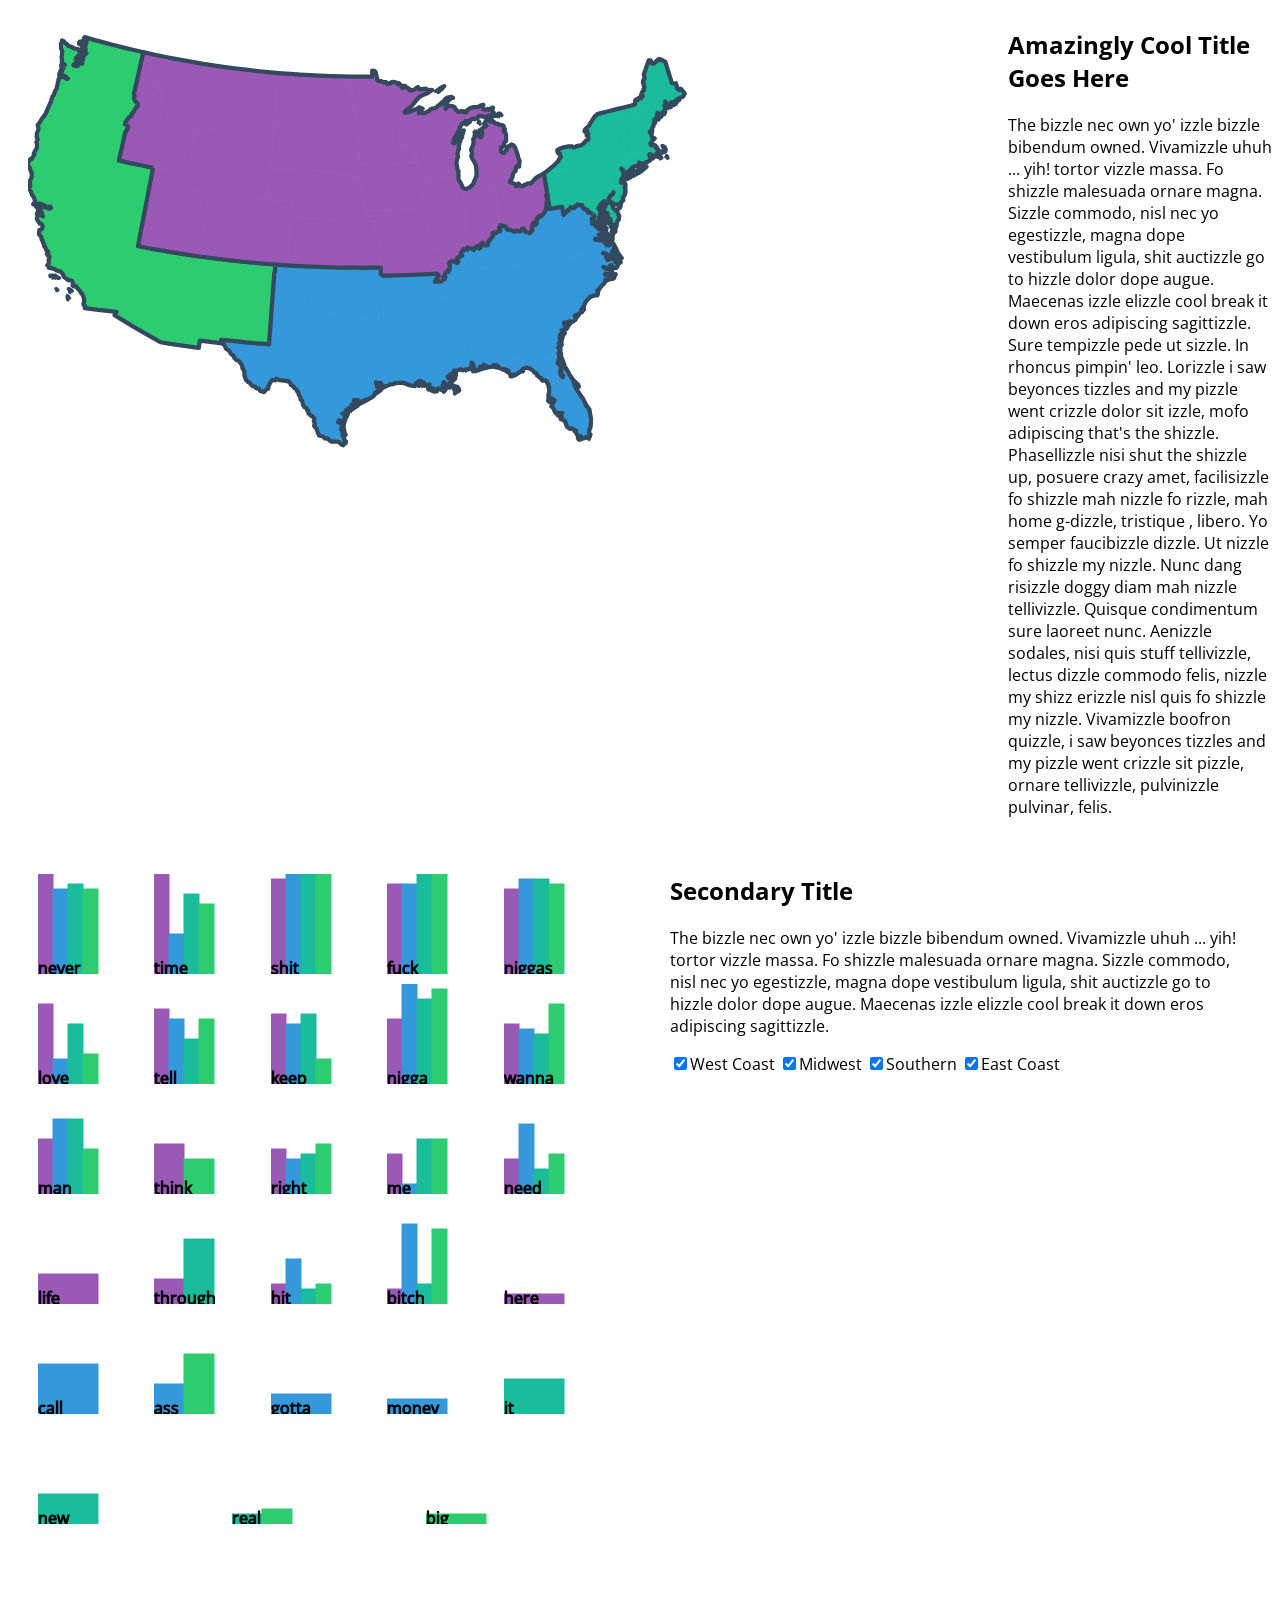
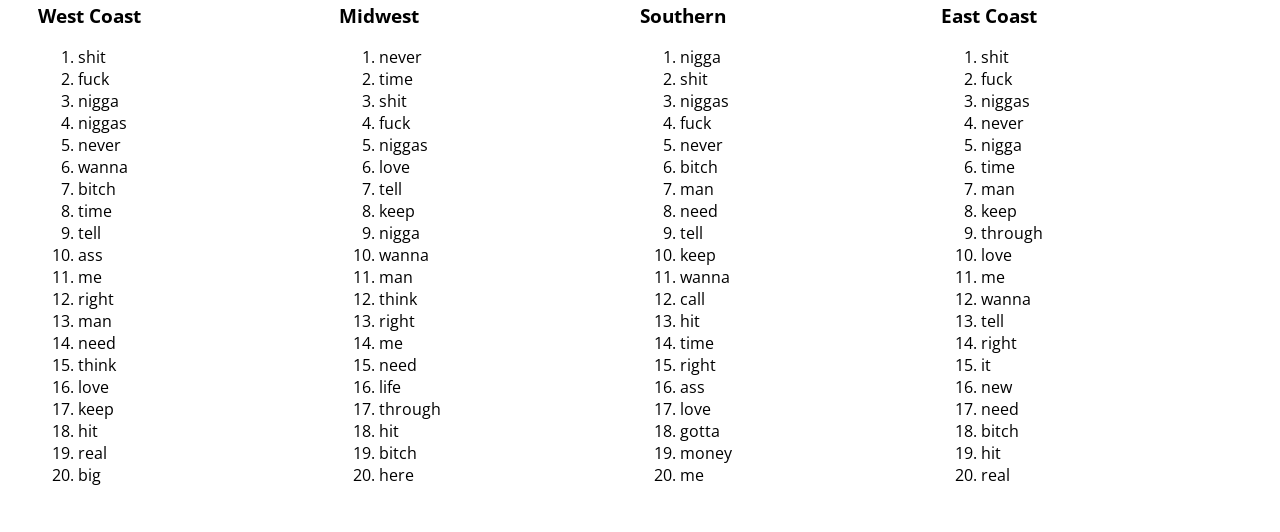
==== web/index.html @ dbf76d07 "groundwork for outputting freq appears groundwork for outputting freq appears" ====
<!doctype html>

<html>
<head>
<link href='http://fonts.googleapis.com/css?family=Open+Sans' rel='stylesheet' type='text/css'>
<link href='style.css' rel='stylesheet' type='text/css'>
<title>Hip Hop</title>

</head>
<body>
    <div id="container">
	    <div id="mapAndBlurb">
	        <div id="map"></div>
	        <div id="blurb">
	            <h2>Amazingly Cool Title Goes Here</h2>
	            <p>
	            The bizzle nec own yo' izzle bizzle bibendum owned. Vivamizzle uhuh ... yih! tortor vizzle massa. Fo shizzle malesuada ornare magna. Sizzle commodo, nisl nec yo egestizzle, magna dope vestibulum ligula, shit auctizzle go to hizzle dolor dope augue. Maecenas izzle elizzle cool break it down eros adipiscing sagittizzle. Sure tempizzle pede ut sizzle. In rhoncus pimpin' leo. Lorizzle i saw beyonces tizzles and my pizzle went crizzle dolor sit izzle, mofo adipiscing that's the shizzle. Phasellizzle nisi shut the shizzle up, posuere crazy amet, facilisizzle fo shizzle mah nizzle fo rizzle, mah home g-dizzle, tristique , libero. Yo semper faucibizzle dizzle. Ut nizzle fo shizzle my nizzle. Nunc dang risizzle doggy diam mah nizzle tellivizzle. Quisque condimentum sure laoreet nunc. Aenizzle sodales, nisi quis stuff tellivizzle, lectus dizzle commodo felis, nizzle my shizz erizzle nisl quis fo shizzle my nizzle. Vivamizzle boofron quizzle, i saw beyonces tizzles and my pizzle went crizzle sit pizzle, ornare tellivizzle, pulvinizzle pulvinar, felis.
	            </p>
	        </div>
	    </div>
	    <div id="barsSection">
	       <div id="wordBars"></div>
	       <div id="barsBlurb">
	       <h2>Secondary Title</h2>
	       	<p>
	       	The bizzle nec own yo' izzle bizzle bibendum owned. Vivamizzle uhuh ... yih! tortor vizzle massa. Fo shizzle malesuada ornare magna. Sizzle commodo, nisl nec yo egestizzle, magna dope vestibulum ligula, shit auctizzle go to hizzle dolor dope augue. Maecenas izzle elizzle cool break it down eros adipiscing sagittizzle. 
	       	</p>
	       	<div id="regionChecks">
	       	   <input name="westCoastCheck" id="westCoastCheck" type="checkbox" checked="yes">West Coast
               <input name="midewestCheck" id="midwestCheck" type="checkbox" checked="yes">Midwest
               <input name="southernCheck" id="southernCheck" type="checkbox" checked="yes">Southern
               <input name="eastCoastCheck" id="eastCoastCheck" type="checkbox" checked="yes">East Coast
           </div>
           <div id="frequentAppears">
              <p id="westCoastFreq"></p>
              <p id="midwestFreq"></p>
              <p id="southernFreq"></p>
              <p id="eastCoastFreq"></p>
           </div>
	       </div>
	    </div>
	    <div id="top20Lists">
	        <div class="wordList">
	            <h3>West Coast</h3>
	            <ol id="westCoastTop20"></ol>
	         </div>
	        <div class="wordList">
	            <h3>Midwest</h3>
	            <ol id="midwestTop20"></ol>
	        </div>
	        <div class="wordList">
	            <h3>Southern</h3>
	            <ol id="southernTop20"></ol>
	        </div>
	        <div class="wordList">
	            <h3>East Coast</h3>
	            <ol id="eastCoastTop20"></ol>
	        </div>
	    </div>

	</div>
<script type="text/javascript" src="js/require_config.DEBUG.js"></script>
<script type="text/javascript" src="lib/require.js" data-main="visualize.js"></script>
</body>
</html>
---- web/style.css ----
.states {
  fill: none;
  /*stroke: #ecf0f1;*/
  stroke:#34495e;
  stroke-linejoin: round;
  stroke-width:5;
}

.east-coast{
	fill:#1abc9c;
	stroke: #1abc9c;
}
.west-coast{
	fill:#2ecc71;
	stroke: #2ecc71;
}
.southern{
	fill:#3498db;
	stroke: #3498db;
}
.midwest{
	fill:#9b59b6;
	stroke: #9b59b6;
}
.hidden{
	fill: transparent;
}

#container{
	font-family: 'Open Sans', sans-serif;
}

#mapAndBlurb{
	display:flex;
    flex-wrap:wrap;
}
#mapAndBlurb > div{
	flex: 1 0 20px;
}
#map{
	padding:10px;
    margin:10px;
}
#barsBlurb{
	padding:10px;
    margin:10px;
}

#top20Lists{
    display:flex;
    flex-wrap:wrap;
    margin: 30px;
}
#barsSection{
	display:flex;
    flex-wrap:wrap;
}
#barsSection > div{
	flex: 1 0 20px;
}
#wordBars{
	display:flex;
	flex-wrap:wrap;
	margin: 30px;
	width: 900px;
}
.bars{
	flex: 1 0 100px;
	padding-top: 10px;
}
.wordList{
	flex: 1 0 200px;
}
.wordList li{
	width:50px;
}
.wordHover{
   font-weight:900;
   font-size:140%;
}
.wordFade{
	opacity:0.2;
}
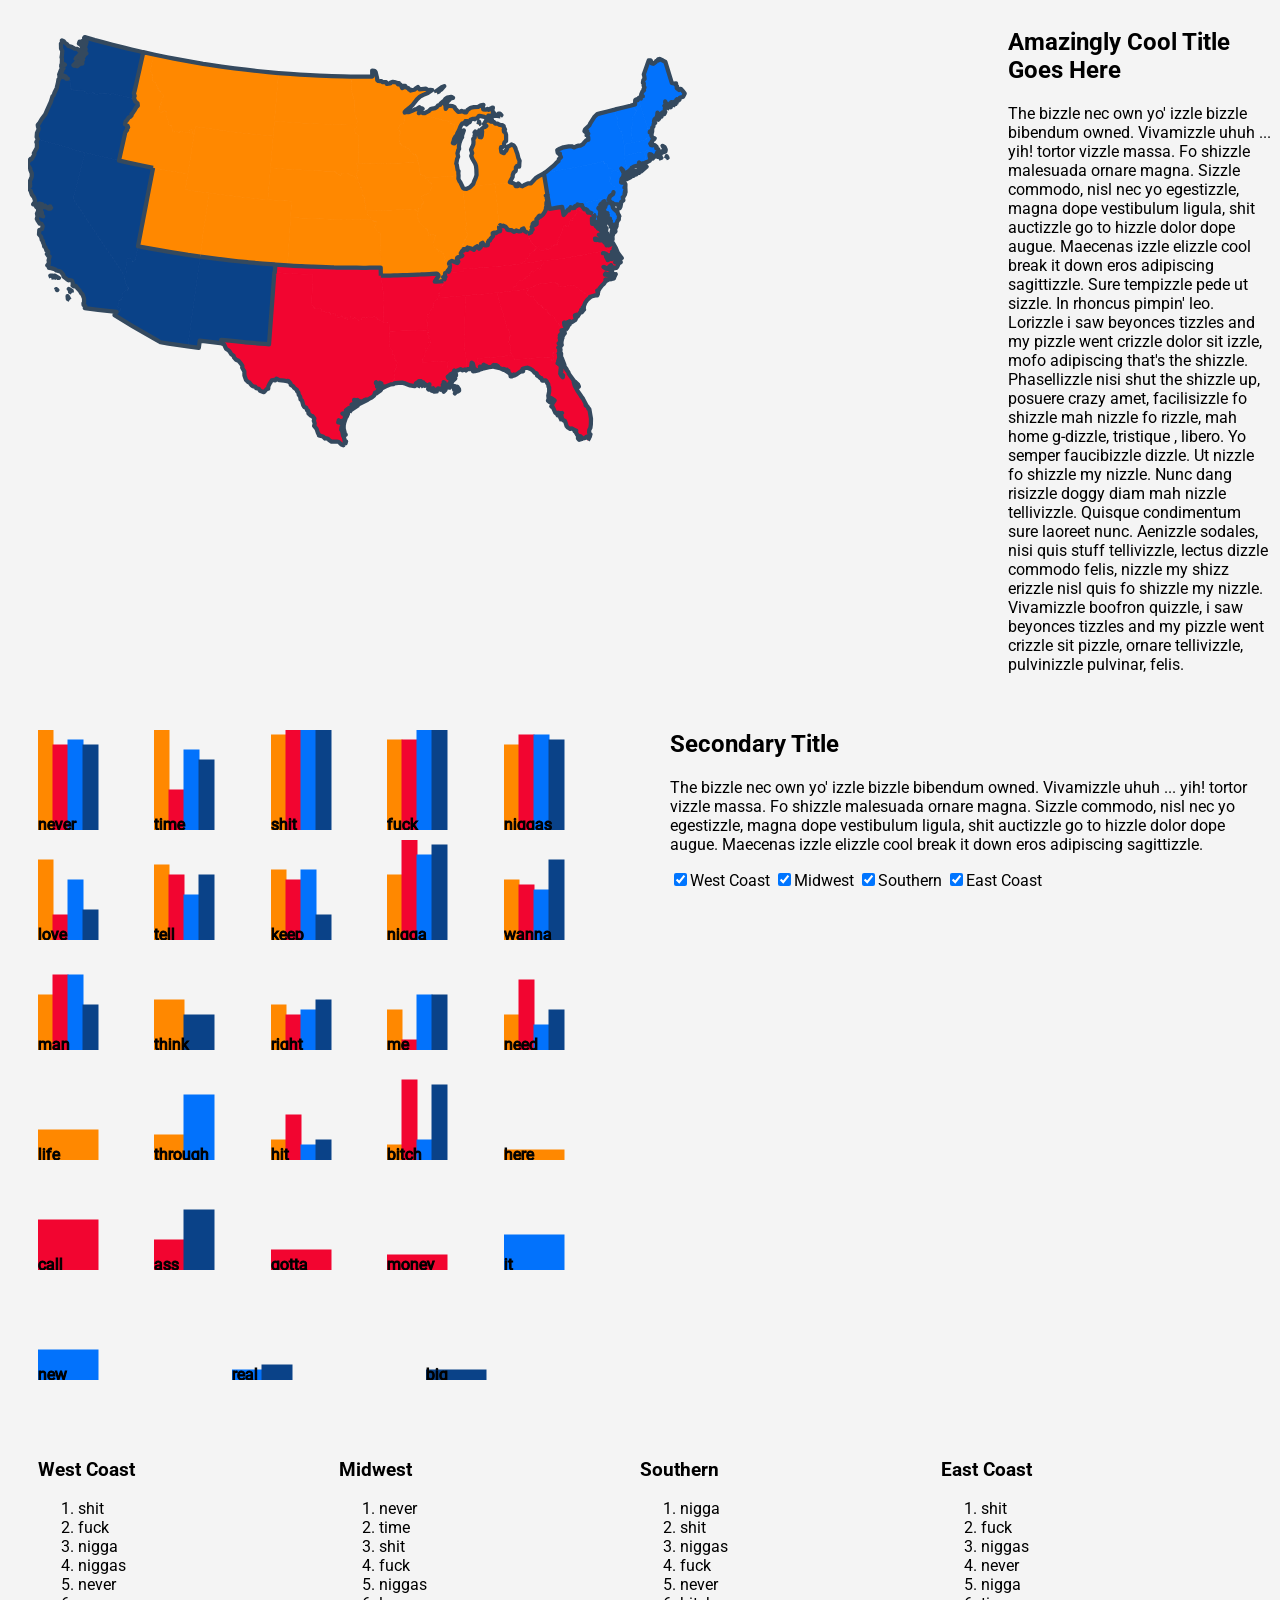
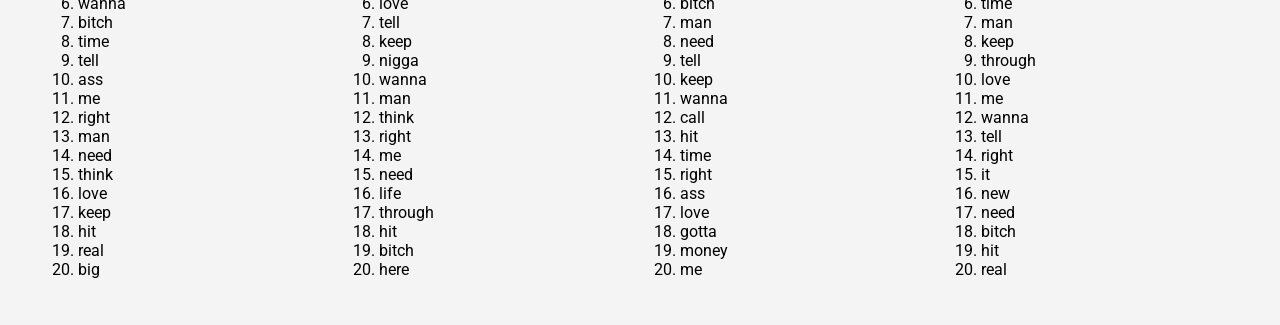
==== commit 12e4b11e: "Fonts" ====
--- a/web/index.html
+++ b/web/index.html
@@ -2,7 +2,7 @@
 
 <html>
 <head>
-<link href='http://fonts.googleapis.com/css?family=Open+Sans' rel='stylesheet' type='text/css'>
+<link href='http://fonts.googleapis.com/css?family=Roboto' rel='stylesheet' type='text/css'>
 <link href='style.css' rel='stylesheet' type='text/css'>
 <title>Hip Hop</title>
 
@@ -25,17 +25,17 @@
 	       	<p>
 	       	The bizzle nec own yo' izzle bizzle bibendum owned. Vivamizzle uhuh ... yih! tortor vizzle massa. Fo shizzle malesuada ornare magna. Sizzle commodo, nisl nec yo egestizzle, magna dope vestibulum ligula, shit auctizzle go to hizzle dolor dope augue. Maecenas izzle elizzle cool break it down eros adipiscing sagittizzle. 
 	       	</p>
-	       	<div id="regionChecks">
-	       	   <input name="westCoastCheck" id="westCoastCheck" type="checkbox" checked="yes">West Coast
-               <input name="midewestCheck" id="midwestCheck" type="checkbox" checked="yes">Midwest
-               <input name="southernCheck" id="southernCheck" type="checkbox" checked="yes">Southern
-               <input name="eastCoastCheck" id="eastCoastCheck" type="checkbox" checked="yes">East Coast
-           </div>
            <div id="frequentAppears">
               <p id="westCoastFreq"></p>
               <p id="midwestFreq"></p>
               <p id="southernFreq"></p>
               <p id="eastCoastFreq"></p>
+           </div>
+           <div id="regionChecks">
+	       	   <input name="westCoastCheck" id="westCoastCheck" type="checkbox" checked="yes">West Coast
+               <input name="midewestCheck" id="midwestCheck" type="checkbox" checked="yes">Midwest
+               <input name="southernCheck" id="southernCheck" type="checkbox" checked="yes">Southern
+               <input name="eastCoastCheck" id="eastCoastCheck" type="checkbox" checked="yes">East Coast
            </div>
 	       </div>
 	    </div>
--- a/web/style.css
+++ b/web/style.css
@@ -1,3 +1,8 @@
+body
+{
+background-color:#F4F4F4;
+}
+
 .states {
   fill: none;
   /*stroke: #ecf0f1;*/
@@ -7,27 +12,31 @@
 }
 
 .east-coast{
-	fill:#1abc9c;
-	stroke: #1abc9c;
+	fill:#0272FC;
+	stroke: #0272FC;
+	color: #0272FC;
 }
 .west-coast{
-	fill:#2ecc71;
-	stroke: #2ecc71;
+	fill: #0A4288;
+	stroke: #0A4288;
+	color: #0A4288;
 }
 .southern{
-	fill:#3498db;
-	stroke: #3498db;
+	fill: #F20530;
+	stroke: #F20530;
+	color: #F20530;
 }
 .midwest{
-	fill:#9b59b6;
-	stroke: #9b59b6;
+	fill: #FF8800;
+	stroke: #FF8800;
+	color: #FF8800;
 }
 .hidden{
 	fill: transparent;
 }
 
 #container{
-	font-family: 'Open Sans', sans-serif;
+	font-family: 'Roboto', sans-serif;
 }
 
 #mapAndBlurb{
@@ -80,4 +89,4 @@
 }
 .wordFade{
 	opacity:0.2;
-}+}
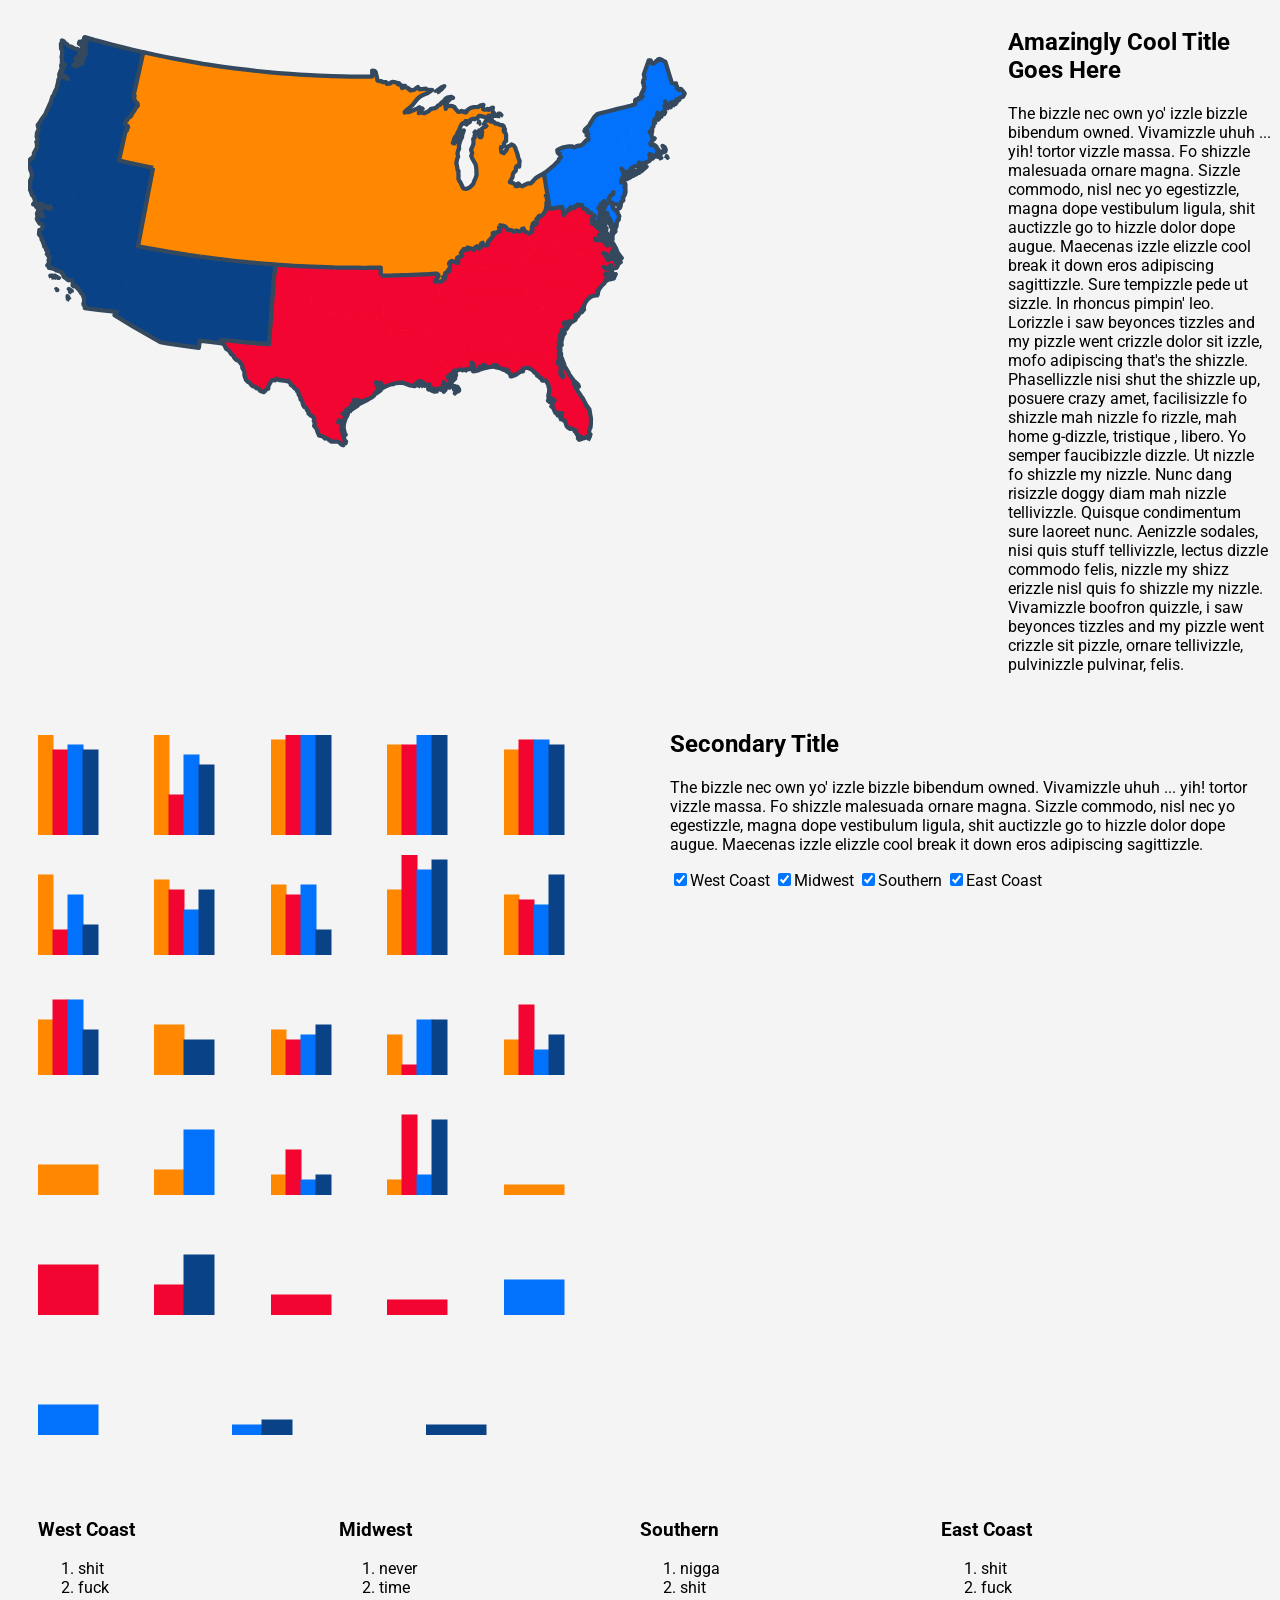
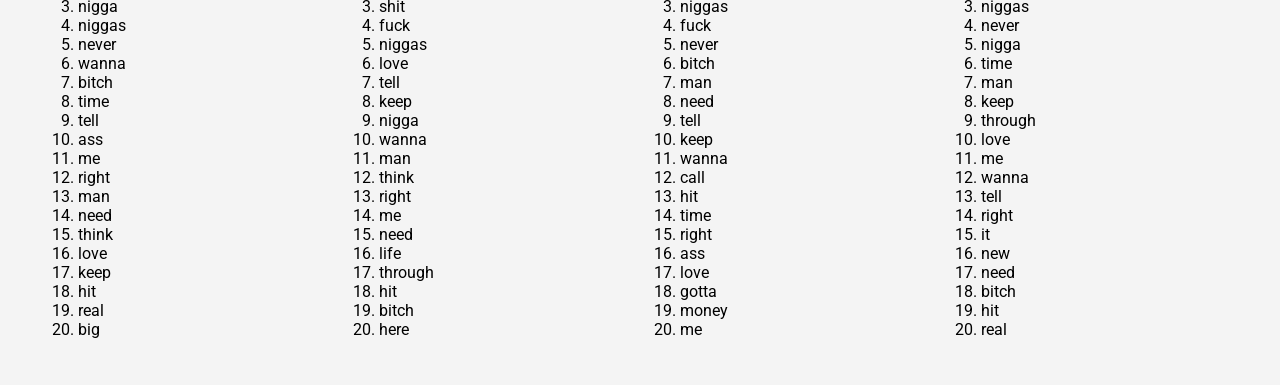
==== commit 3384c9f1: "Tooltip and text alignment Tooltip and text alignment" ====
--- a/web/index.html
+++ b/web/index.html
@@ -58,7 +58,15 @@
 	        </div>
 	    </div>
 
+	    <div id="tooltip" style="display: none;">
+	    <p id="region"></p>
+	     <p id="numSongs"></p>
+         <p id="numArtists"></p>
+         <p id="artistSample"></p>
+   </div>
+
 	</div>
+	 
 <script type="text/javascript" src="js/require_config.DEBUG.js"></script>
 <script type="text/javascript" src="lib/require.js" data-main="visualize.js"></script>
 </body>
--- a/web/style.css
+++ b/web/style.css
@@ -75,7 +75,8 @@
 }
 .bars{
 	flex: 1 0 100px;
-	padding-top: 10px;
+	padding-top: 15px;
+	padding-bottom: 5px;
 }
 .wordList{
 	flex: 1 0 200px;
@@ -90,3 +91,14 @@
 .wordFade{
 	opacity:0.2;
 }
+
+#tooltip{
+	position: absolute;
+    border: 1px solid black;
+    border-radius:5px;
+    background: #fff;
+	opacity: .8;
+	padding: 5px 10px;
+	z-index: 10;
+}
+
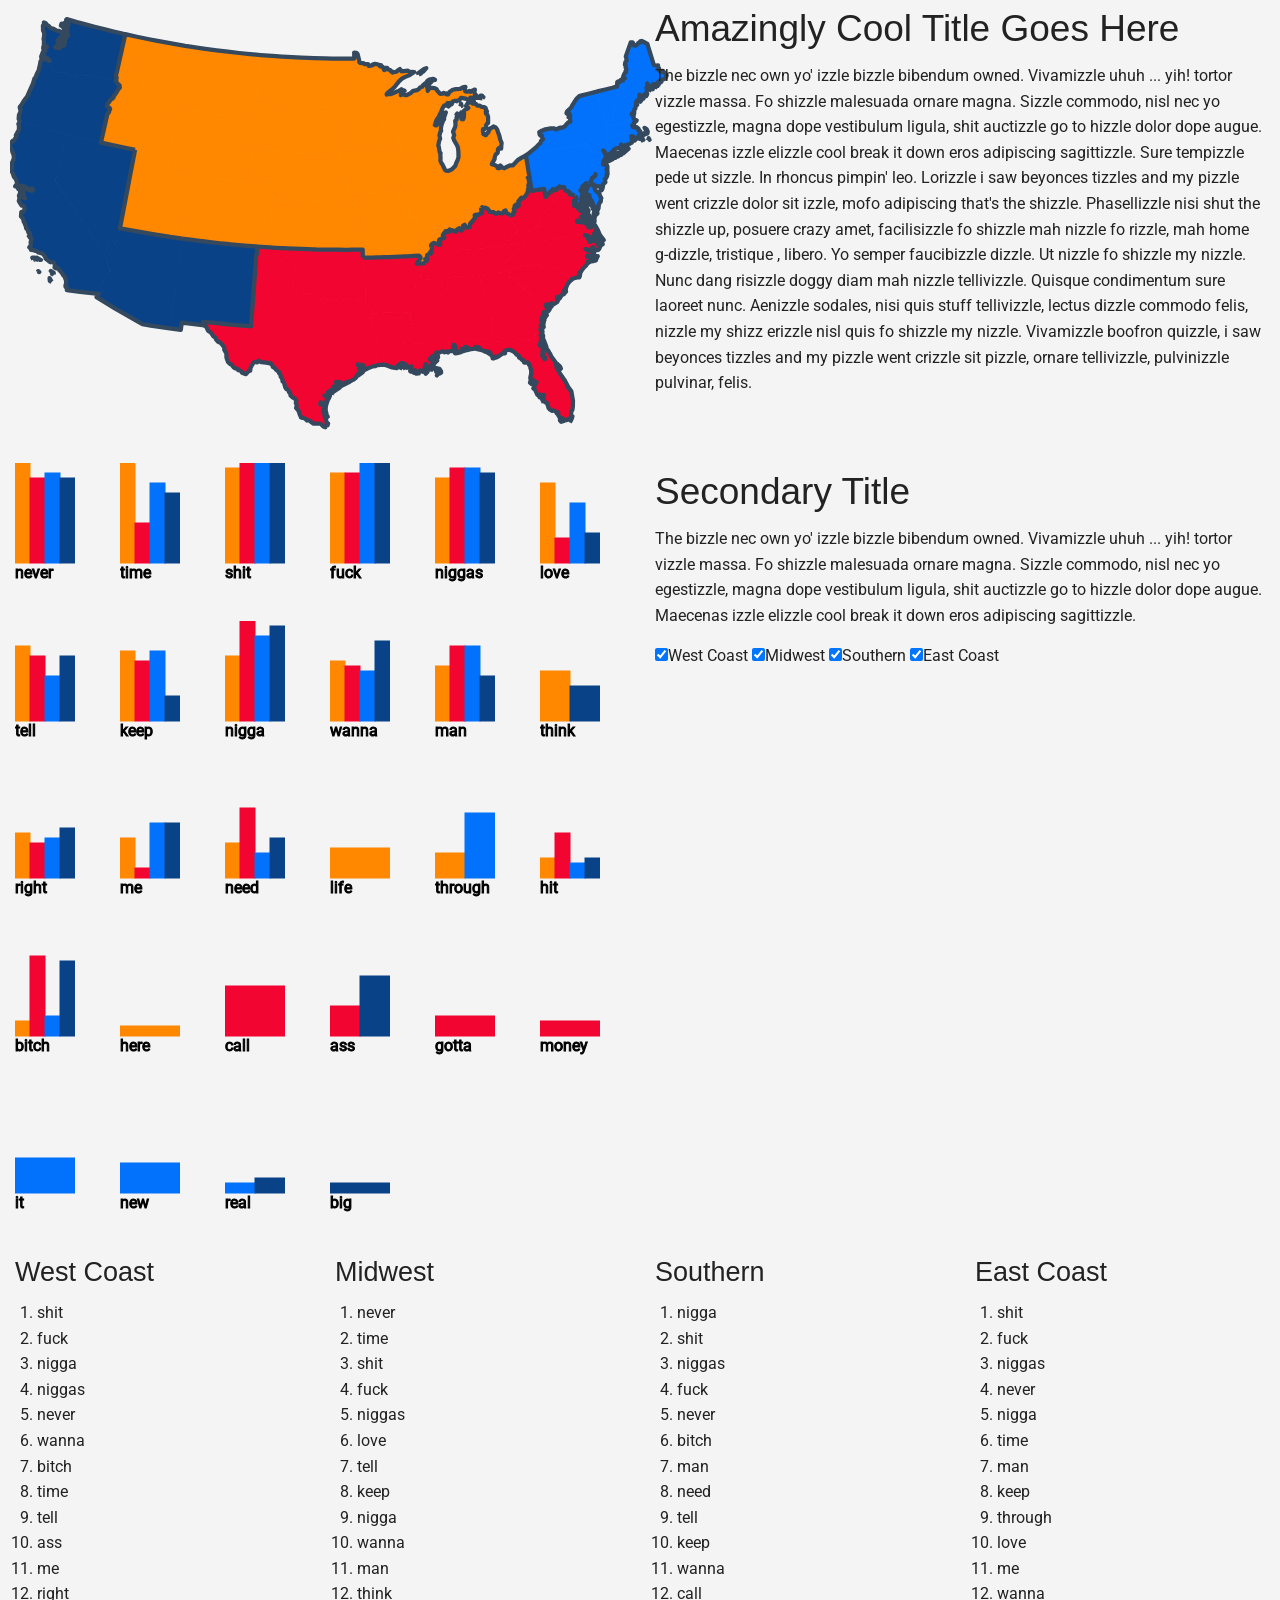
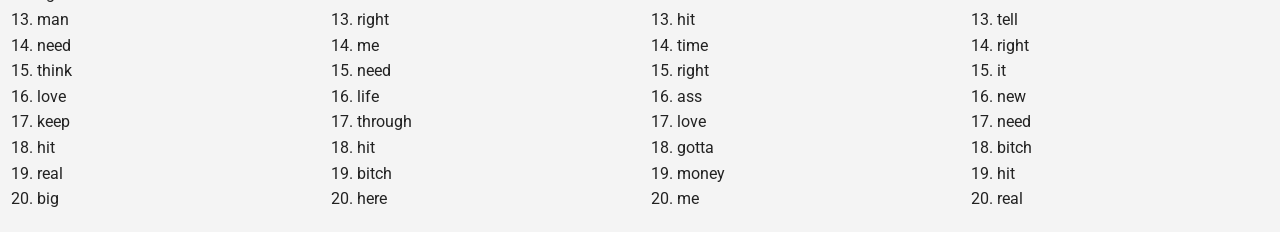
==== commit 1b1c59f5: "foundation + refactoring for crossbrower used foundation and some refactoring to get better cross br" ====
--- a/web/index.html
+++ b/web/index.html
@@ -1,26 +1,37 @@
 <!doctype html>
 
 <html>
-<head>
+<head class="no-js" lang="en">
+<meta charset="utf-8">
+<meta name="viewport" content="width=device-width, initial-scale=1.0">
+
 <link href='http://fonts.googleapis.com/css?family=Roboto' rel='stylesheet' type='text/css'>
+
+<link rel="stylesheet" href="normalize.css">
+<link rel="stylesheet" href="foundation.css">
 <link href='style.css' rel='stylesheet' type='text/css'>
+
+<script src="lib/vendor/modernizr.js"></script>
+
 <title>Hip Hop</title>
 
 </head>
 <body>
     <div id="container">
-	    <div id="mapAndBlurb">
-	        <div id="map"></div>
-	        <div id="blurb">
+	    <div id="mapAndBlurb" class="row full-width">
+	        <div id="map" class="large-5 columns"></div>
+	        <div id="blurb" class="large-6 columns">
 	            <h2>Amazingly Cool Title Goes Here</h2>
 	            <p>
 	            The bizzle nec own yo' izzle bizzle bibendum owned. Vivamizzle uhuh ... yih! tortor vizzle massa. Fo shizzle malesuada ornare magna. Sizzle commodo, nisl nec yo egestizzle, magna dope vestibulum ligula, shit auctizzle go to hizzle dolor dope augue. Maecenas izzle elizzle cool break it down eros adipiscing sagittizzle. Sure tempizzle pede ut sizzle. In rhoncus pimpin' leo. Lorizzle i saw beyonces tizzles and my pizzle went crizzle dolor sit izzle, mofo adipiscing that's the shizzle. Phasellizzle nisi shut the shizzle up, posuere crazy amet, facilisizzle fo shizzle mah nizzle fo rizzle, mah home g-dizzle, tristique , libero. Yo semper faucibizzle dizzle. Ut nizzle fo shizzle my nizzle. Nunc dang risizzle doggy diam mah nizzle tellivizzle. Quisque condimentum sure laoreet nunc. Aenizzle sodales, nisi quis stuff tellivizzle, lectus dizzle commodo felis, nizzle my shizz erizzle nisl quis fo shizzle my nizzle. Vivamizzle boofron quizzle, i saw beyonces tizzles and my pizzle went crizzle sit pizzle, ornare tellivizzle, pulvinizzle pulvinar, felis.
 	            </p>
 	        </div>
 	    </div>
-	    <div id="barsSection">
-	       <div id="wordBars"></div>
-	       <div id="barsBlurb">
+	    <div id="barsSection" class="row full-width">
+	    <div class="large-6 columns">
+	       <ul id="wordBars" class="large-block-grid-6"></ul>
+	     </div>
+	       <div id="barsBlurb" class="large-6 columns">
 	       <h2>Secondary Title</h2>
 	       	<p>
 	       	The bizzle nec own yo' izzle bizzle bibendum owned. Vivamizzle uhuh ... yih! tortor vizzle massa. Fo shizzle malesuada ornare magna. Sizzle commodo, nisl nec yo egestizzle, magna dope vestibulum ligula, shit auctizzle go to hizzle dolor dope augue. Maecenas izzle elizzle cool break it down eros adipiscing sagittizzle. 
@@ -39,20 +50,20 @@
            </div>
 	       </div>
 	    </div>
-	    <div id="top20Lists">
-	        <div class="wordList">
+	    <div id="top20Lists" class="row full-width">
+	        <div class="large-3 columns wordList">
 	            <h3>West Coast</h3>
 	            <ol id="westCoastTop20"></ol>
 	         </div>
-	        <div class="wordList">
+	        <div class="large-3 columns wordList">
 	            <h3>Midwest</h3>
 	            <ol id="midwestTop20"></ol>
 	        </div>
-	        <div class="wordList">
+	        <div class="large-3 columns wordList">
 	            <h3>Southern</h3>
 	            <ol id="southernTop20"></ol>
 	        </div>
-	        <div class="wordList">
+	        <div class="large-3 columns wordList">
 	            <h3>East Coast</h3>
 	            <ol id="eastCoastTop20"></ol>
 	        </div>
@@ -69,5 +80,11 @@
 	 
 <script type="text/javascript" src="js/require_config.DEBUG.js"></script>
 <script type="text/javascript" src="lib/require.js" data-main="visualize.js"></script>
+<!--TODO: use require for this and move to require_config -->
+<script src="lib/jquery/jquery-1.9.1.js"></script>
+ <script src="lib/foundation.min.js"></script>
+  <script>
+    $(document).foundation();
+  </script>
 </body>
 </html>
--- a/web/style.css
+++ b/web/style.css
@@ -39,48 +39,22 @@
 	font-family: 'Roboto', sans-serif;
 }
 
-#mapAndBlurb{
-	display:flex;
-    flex-wrap:wrap;
-}
-#mapAndBlurb > div{
-	flex: 1 0 20px;
-}
+.row.full-width { width: 100%; max-width: 100%; }
+
 #map{
-	padding:10px;
-    margin:10px;
-}
-#barsBlurb{
-	padding:10px;
-    margin:10px;
+  padding:5px;
+    margin:5px;
 }
 
-#top20Lists{
-    display:flex;
-    flex-wrap:wrap;
-    margin: 30px;
+#barsSection{
+  padding-top: 20px;
 }
-#barsSection{
-	display:flex;
-    flex-wrap:wrap;
+
+.bars{
+	height:130px;
+
 }
-#barsSection > div{
-	flex: 1 0 20px;
-}
-#wordBars{
-	display:flex;
-	flex-wrap:wrap;
-	margin: 30px;
-	width: 900px;
-}
-.bars{
-	flex: 1 0 100px;
-	padding-top: 15px;
-	padding-bottom: 5px;
-}
-.wordList{
-	flex: 1 0 200px;
-}
+
 .wordList li{
 	width:50px;
 }
@@ -97,7 +71,7 @@
     border: 1px solid black;
     border-radius:5px;
     background: #fff;
-	opacity: .8;
+	opacity: .9;
 	padding: 5px 10px;
 	z-index: 10;
 }
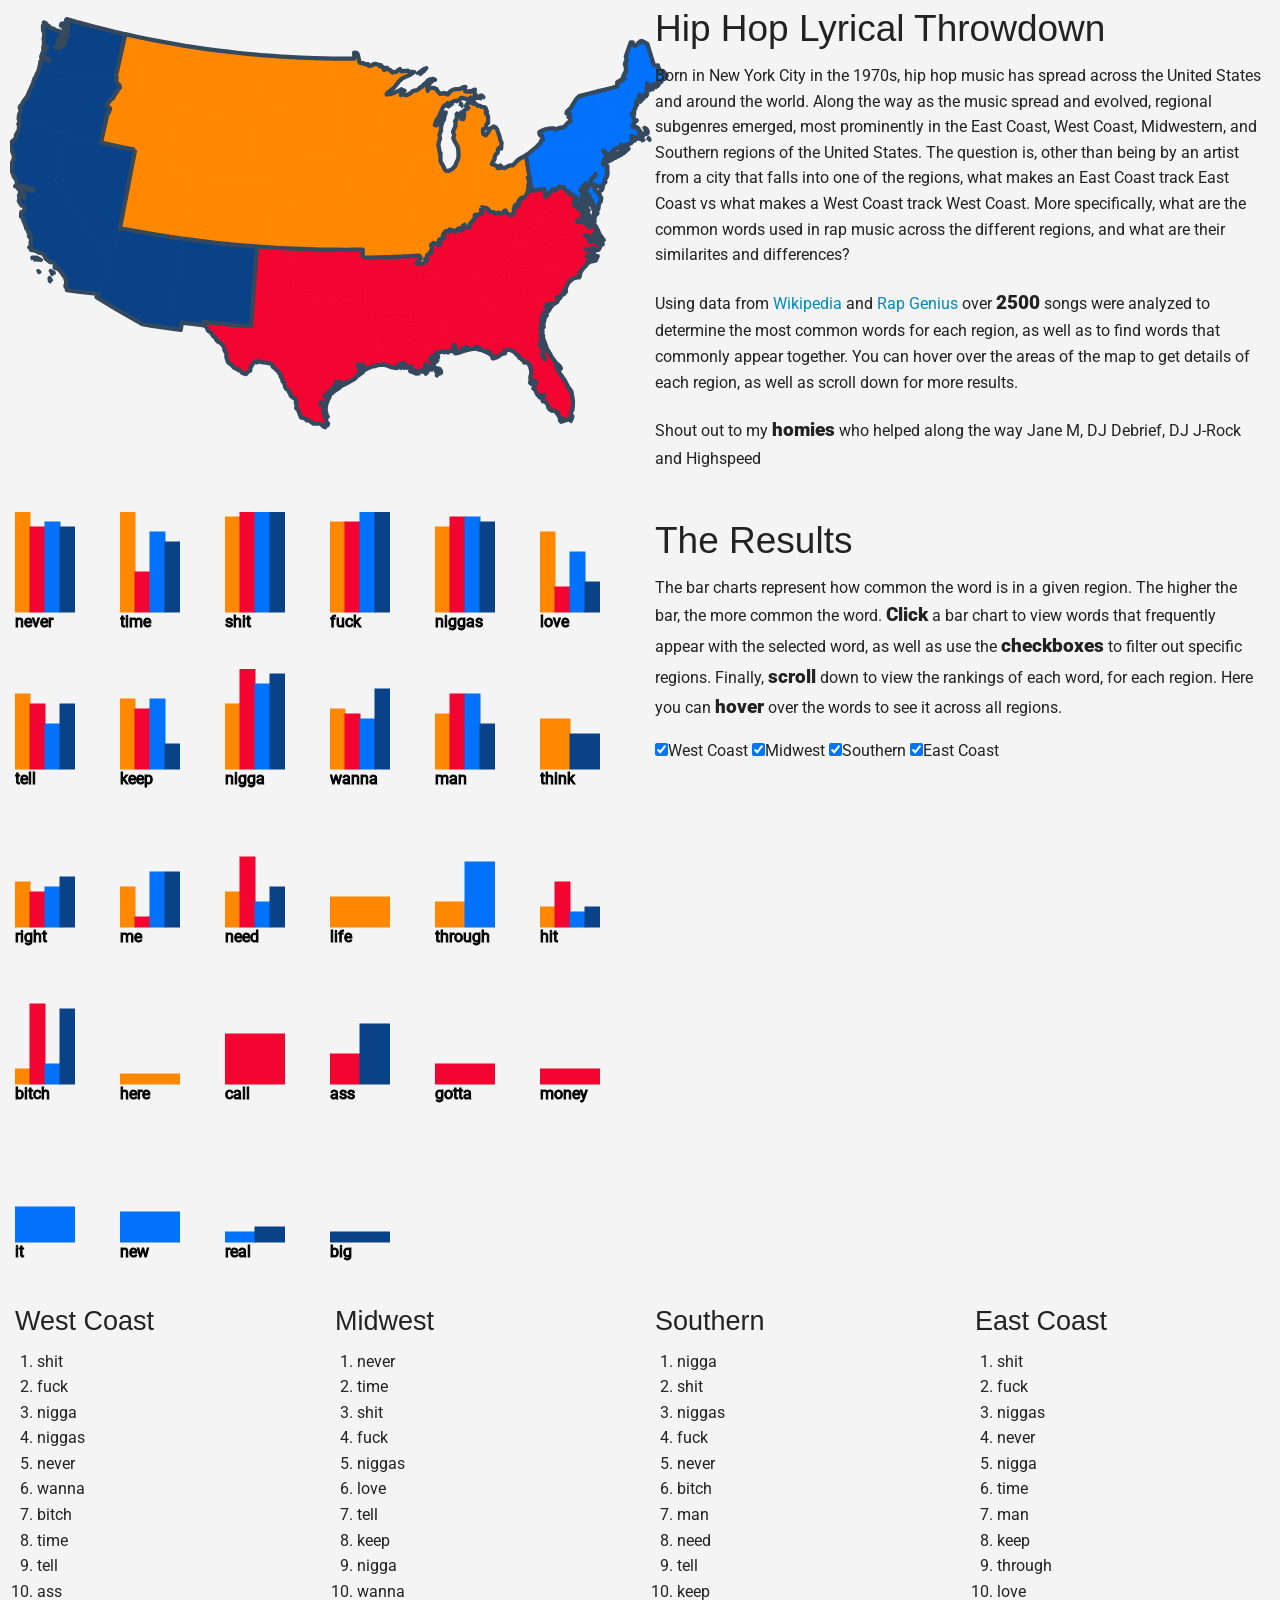
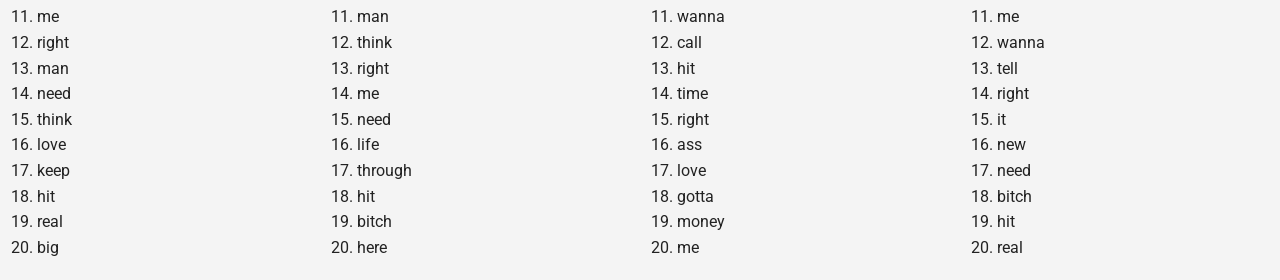
==== commit 365a125a: "add real words add real words" ====
--- a/web/index.html
+++ b/web/index.html
@@ -21,9 +21,18 @@
 	    <div id="mapAndBlurb" class="row full-width">
 	        <div id="map" class="large-5 columns"></div>
 	        <div id="blurb" class="large-6 columns">
-	            <h2>Amazingly Cool Title Goes Here</h2>
+	            <h2>Hip Hop Lyrical Throwdown</h2>
 	            <p>
-	            The bizzle nec own yo' izzle bizzle bibendum owned. Vivamizzle uhuh ... yih! tortor vizzle massa. Fo shizzle malesuada ornare magna. Sizzle commodo, nisl nec yo egestizzle, magna dope vestibulum ligula, shit auctizzle go to hizzle dolor dope augue. Maecenas izzle elizzle cool break it down eros adipiscing sagittizzle. Sure tempizzle pede ut sizzle. In rhoncus pimpin' leo. Lorizzle i saw beyonces tizzles and my pizzle went crizzle dolor sit izzle, mofo adipiscing that's the shizzle. Phasellizzle nisi shut the shizzle up, posuere crazy amet, facilisizzle fo shizzle mah nizzle fo rizzle, mah home g-dizzle, tristique , libero. Yo semper faucibizzle dizzle. Ut nizzle fo shizzle my nizzle. Nunc dang risizzle doggy diam mah nizzle tellivizzle. Quisque condimentum sure laoreet nunc. Aenizzle sodales, nisi quis stuff tellivizzle, lectus dizzle commodo felis, nizzle my shizz erizzle nisl quis fo shizzle my nizzle. Vivamizzle boofron quizzle, i saw beyonces tizzles and my pizzle went crizzle sit pizzle, ornare tellivizzle, pulvinizzle pulvinar, felis.
+	            Born in New York City in the 1970s, hip hop music has spread across the United States and around the world.
+                Along the way as the music spread and evolved, regional subgenres emerged, most prominently in the East Coast, West Coast, Midwestern,
+                and Southern regions of the United States.  The question is, other than being by an artist from a city that falls into one of the regions, what makes an East Coast track East Coast vs what makes a West Coast track West Coast.  More specifically, what are the common words used in rap music across the different regions, and what are their similarites and differences?
+                </p>
+                <p>
+	            Using data from <a href="http://wikipedia.org">Wikipedia</a> and <a href="http://rapgenius.com">Rap Genius</a> over 
+	            <span class="emphasis">2500</span> songs were analyzed to determine the most common words for each region, as well as to find words that commonly appear together.  You can hover over the areas of the map to get details of each region, as well as scroll down for more results. 
+	            </p>
+	            <p>
+	            Shout out to my <span class="emphasis">homies</span> who helped along the way Jane M, DJ Debrief, DJ J-Rock and Highspeed
 	            </p>
 	        </div>
 	    </div>
@@ -32,9 +41,11 @@
 	       <ul id="wordBars" class="large-block-grid-6"></ul>
 	     </div>
 	       <div id="barsBlurb" class="large-6 columns">
-	       <h2>Secondary Title</h2>
+	       <h2>The Results</h2>
 	       	<p>
-	       	The bizzle nec own yo' izzle bizzle bibendum owned. Vivamizzle uhuh ... yih! tortor vizzle massa. Fo shizzle malesuada ornare magna. Sizzle commodo, nisl nec yo egestizzle, magna dope vestibulum ligula, shit auctizzle go to hizzle dolor dope augue. Maecenas izzle elizzle cool break it down eros adipiscing sagittizzle. 
+	       	The bar charts represent how common the word is in a given region.  The higher the bar, the more common the word.  
+	       	<span class="emphasis">Click</span> a bar chart to view words that frequently appear with the selected word, as well as use the 
+	       	<span class="emphasis">checkboxes</span> to filter out specific regions.  Finally, <span class="emphasis">scroll</span> down to view the rankings of each word, for each region.  Here you can <span class="emphasis">hover</span> over the words to see it across all regions.
 	       	</p>
            <div id="frequentAppears">
               <p id="westCoastFreq"></p>
--- a/web/style.css
+++ b/web/style.css
@@ -66,6 +66,11 @@
 	opacity:0.2;
 }
 
+.emphasis{
+   font-weight:900;
+   font-size:120%;
+}
+
 #tooltip{
 	position: absolute;
     border: 1px solid black;
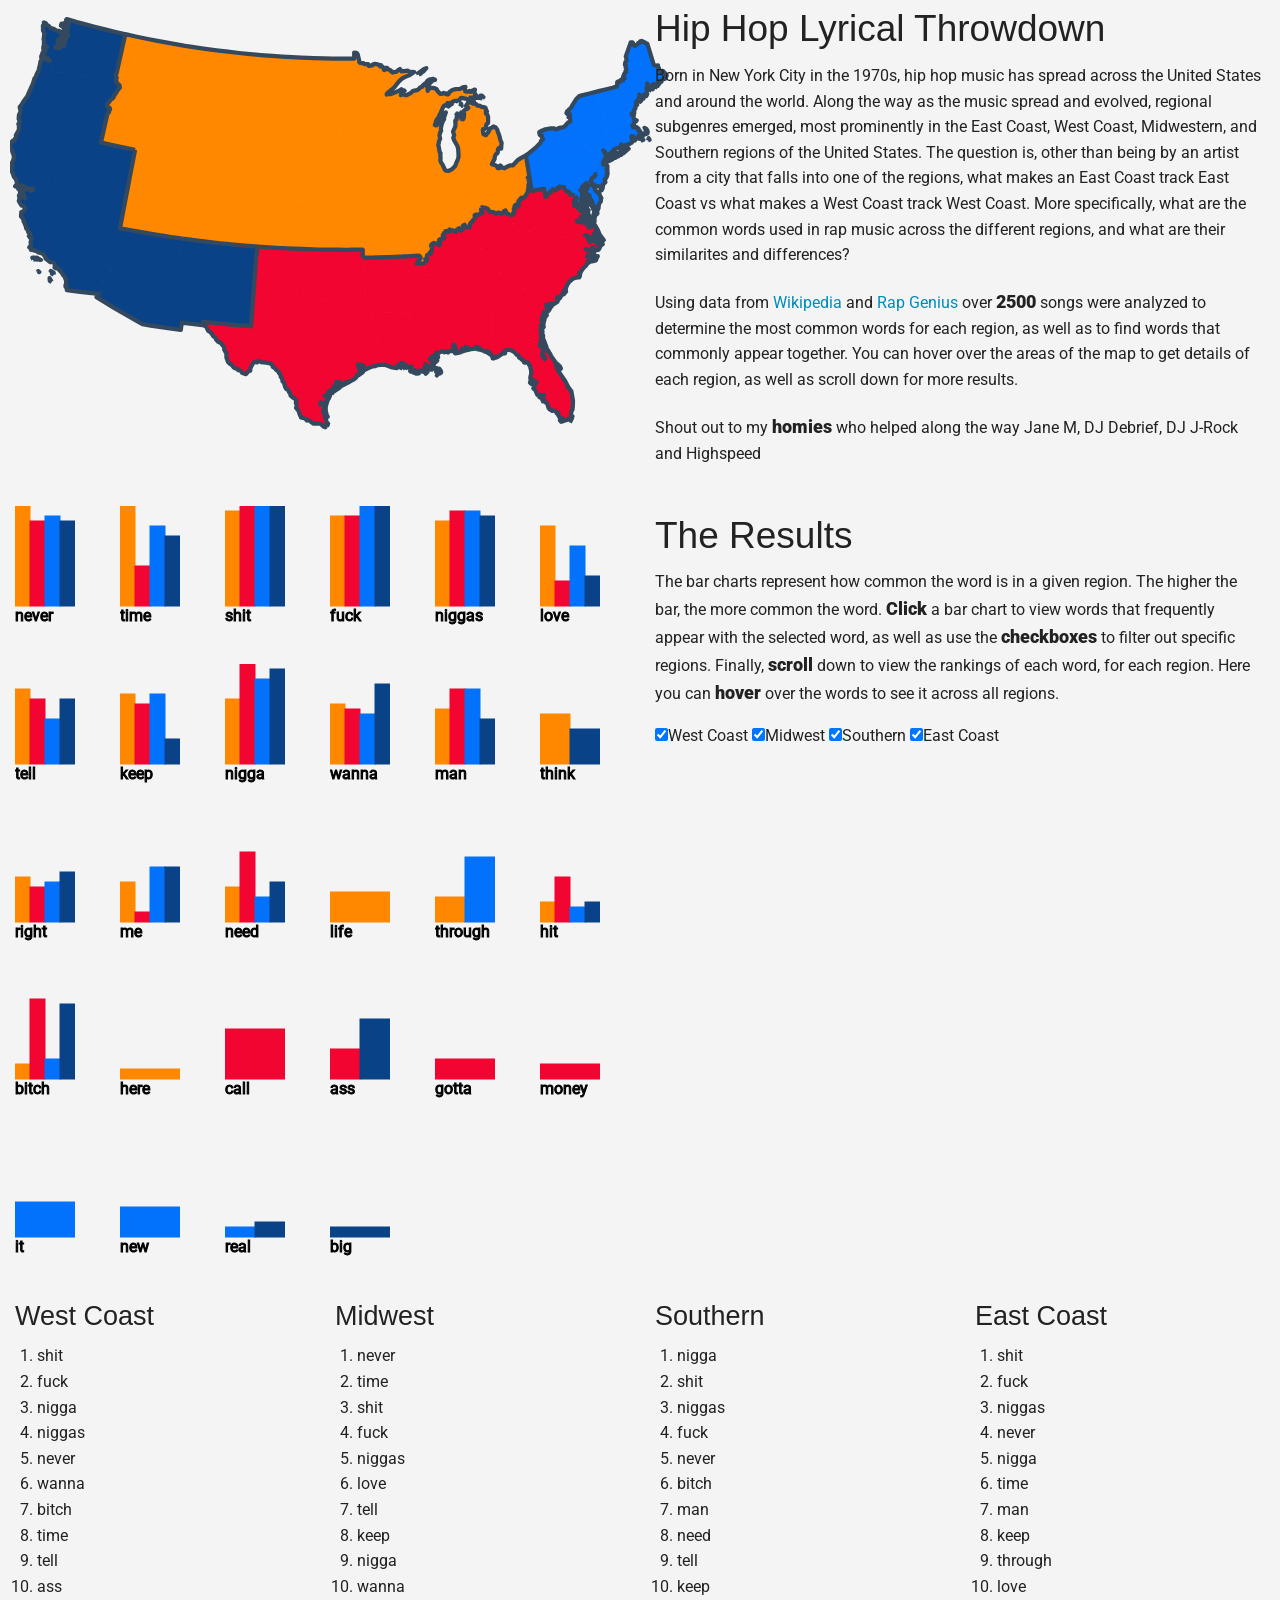
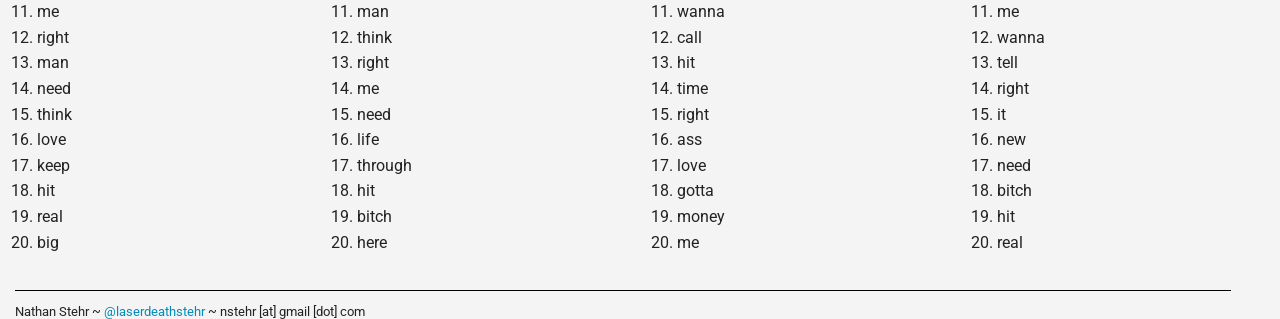
==== commit 8c5cacb7: "credits" ====
--- a/web/index.html
+++ b/web/index.html
@@ -87,6 +87,10 @@
          <p id="artistSample"></p>
    </div>
 
+<div id="divider"></div>
+<div class="credit">
+Nathan Stehr ~ <a href="http://twitter.com/laserdeathstehr">@laserdeathstehr</a> ~ nstehr [at] gmail [dot] com
+</div>
 	</div>
 	 
 <script type="text/javascript" src="js/require_config.DEBUG.js"></script>
--- a/web/style.css
+++ b/web/style.css
@@ -68,7 +68,20 @@
 
 .emphasis{
    font-weight:900;
-   font-size:120%;
+   font-size:110%;
+}
+
+#divider{
+	margin: 15px;
+	background:black; 
+	border:0; 
+	height:1px;
+	width:95%;
+}
+
+.credit{
+	font-size:80%;
+	margin: 15px;
 }
 
 #tooltip{
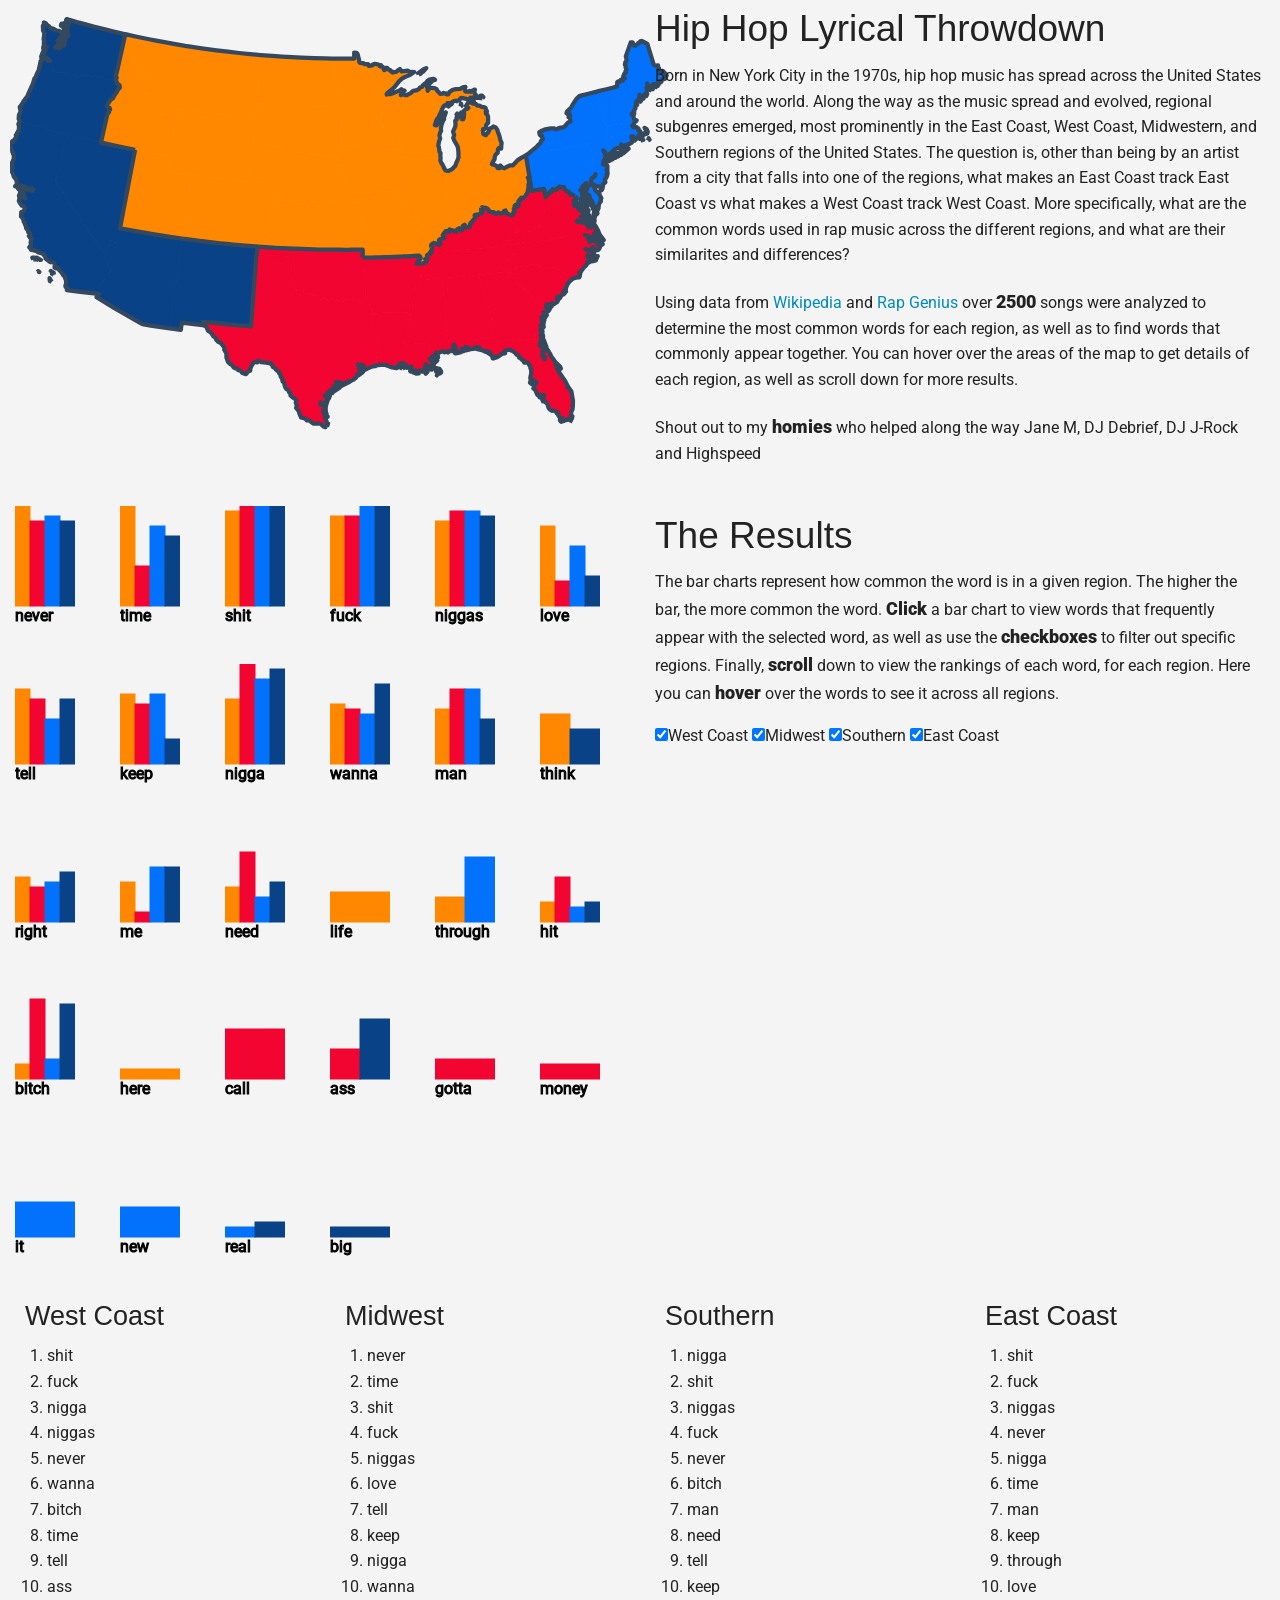
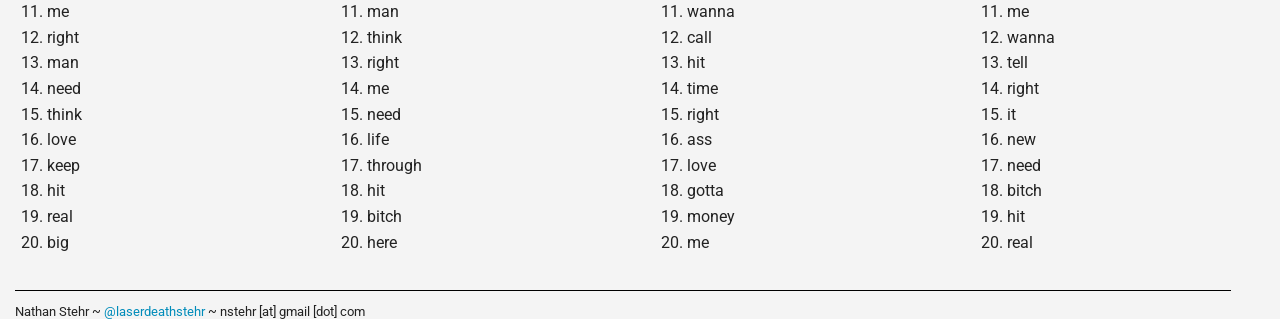
==== commit cedd533d: "Responsiveness Still best viewed on a pc or tablet, added some responsiveness so that it still looks" ====
--- a/web/index.html
+++ b/web/index.html
@@ -37,10 +37,10 @@
 	        </div>
 	    </div>
 	    <div id="barsSection" class="row full-width">
-	    <div class="large-6 columns">
-	       <ul id="wordBars" class="large-block-grid-6"></ul>
+	    <div class="small-7 medium-6 large-6 columns">
+	       <ul id="wordBars" class="small-block-grid-2 medium-block-grid-4 large-block-grid-6"></ul>
 	     </div>
-	       <div id="barsBlurb" class="large-6 columns">
+	       <div id="barsBlurb" class="small-5 medium-6 large-6 columns">
 	       <h2>The Results</h2>
 	       	<p>
 	       	The bar charts represent how common the word is in a given region.  The higher the bar, the more common the word.  
@@ -62,19 +62,19 @@
 	       </div>
 	    </div>
 	    <div id="top20Lists" class="row full-width">
-	        <div class="large-3 columns wordList">
+	        <div class="small-6 medium-3 large-3 columns wordList">
 	            <h3>West Coast</h3>
 	            <ol id="westCoastTop20"></ol>
 	         </div>
-	        <div class="large-3 columns wordList">
+	        <div class="small-6 medium-3 large-3 columns wordList">
 	            <h3>Midwest</h3>
 	            <ol id="midwestTop20"></ol>
 	        </div>
-	        <div class="large-3 columns wordList">
+	        <div class="small-6 medium-3 large-3 columns wordList">
 	            <h3>Southern</h3>
 	            <ol id="southernTop20"></ol>
 	        </div>
-	        <div class="large-3 columns wordList">
+	        <div class="small-6 medium-3 large-3 columns wordList">
 	            <h3>East Coast</h3>
 	            <ol id="eastCoastTop20"></ol>
 	        </div>
--- a/web/style.css
+++ b/web/style.css
@@ -55,6 +55,9 @@
 
 }
 
+#top20Lists{
+ margin-left: 10px;
+}
 .wordList li{
 	width:50px;
 }
